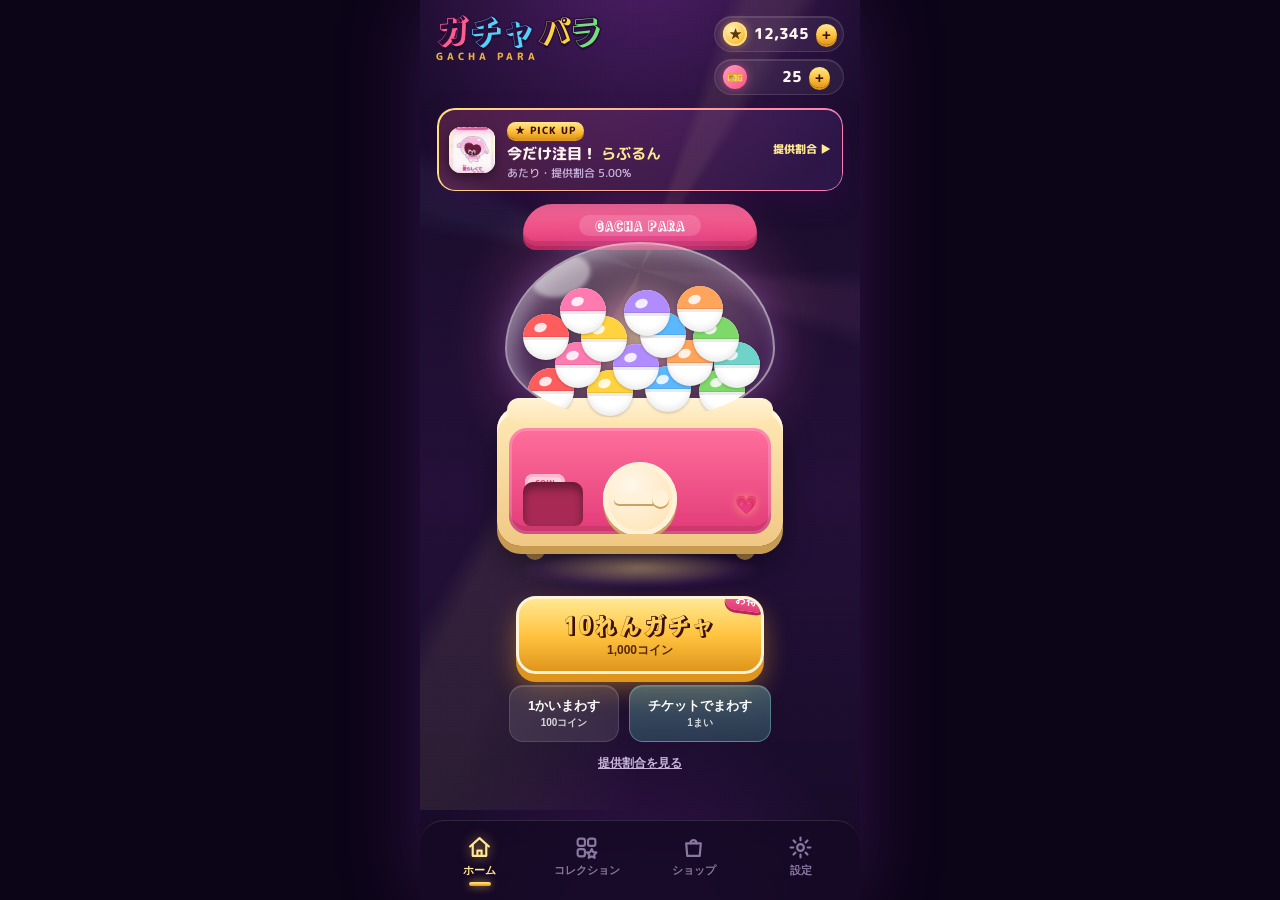
==== gacha-para/index.html @ e724ec3c "Initial commit: gacha-para mock" ====
<!DOCTYPE html>
<html lang="ja">
<head>
<meta charset="UTF-8">
<meta name="viewport" content="width=device-width, initial-scale=1.0, maximum-scale=1.0, user-scalable=no">
<title>ガチャパラ</title>
<link rel="preconnect" href="https://fonts.googleapis.com">
<link rel="preconnect" href="https://fonts.gstatic.com" crossorigin>
<link href="https://fonts.googleapis.com/css2?family=Rampart+One&family=M+PLUS+Rounded+1c:wght@500;700;800&display=swap" rel="stylesheet">
<link rel="stylesheet" href="styles.css">
</head>
<body>
<div id="app">
  <div class="bg-spot"></div>
  <div class="grain"></div>

  <header class="appbar">
    <div class="brand">
      <div class="logo display"><span class="c1">ガ</span><span class="c2">チャ</span><span class="c3">パ</span><span class="c4">ラ</span></div>
      <div class="sub">GACHA PARA</div>
    </div>
    <div class="wallet">
      <div class="gem coin" id="coinChip"><div class="ic coin">★</div><div class="val" id="coinVal">0</div><button class="plus" onclick="go('shop')">+</button></div>
      <div class="gem tic" id="ticChip"><div class="ic tic">🎫</div><div class="val" id="ticVal">0</div><button class="plus" onclick="go('shop')">+</button></div>
    </div>
  </header>

  <div class="pickup" id="pickup" onclick="showRates()">
    <div class="pickup-fig" id="pickupFig"></div>
    <div class="pickup-body">
      <span class="pickup-tag">★ PICK UP</span>
      <div class="pickup-name" id="pickupName"></div>
      <div class="pickup-rate" id="pickupRate"></div>
    </div>
    <div class="pickup-cta">提供割合 ▶</div>
  </div>

  <main>
    <!-- ===== HOME ===== -->
    <section class="screen active" id="home">
      <div class="machine-stage">
        <div class="machine-wrap">
          <div class="mglow" id="mglow"></div>
          <div class="machine" id="machine">
            <div class="lid"><b>GACHA PARA</b></div>
            <div class="dome"><div class="core"></div><div class="balls" id="balls"></div></div>
            <div class="base">
              <div class="neck"></div>
              <div class="body">
                <div class="slot">COIN<br>IN</div>
                <div class="knob"><div class="crank"></div></div>
                <div class="deco">💗</div>
                <div class="door"></div>
              </div>
            </div>
            <div class="feet"><span></span><span></span></div>
          </div>
        </div>
        <div class="pedestal"></div>
      </div>

      <div class="cta">
        <button class="btn-pull" onclick="doTen()">
          <span class="tag">お得</span>
          <span class="t">10れんガチャ</span>
          <span class="s">1,000コイン</span>
        </button>
        <div class="sub-row">
          <button class="btn-min" onclick="doSingle()">1かいまわす<span class="s">100コイン</span></button>
          <button class="btn-min ticket" onclick="doTicket()">チケットでまわす<span class="s">1まい</span></button>
        </div>
        <button class="rates-link" onclick="showRates()">提供割合を見る</button>
      </div>
    </section>

    <!-- ===== COLLECTION ===== -->
    <section class="screen" id="collection">
      <div class="sec-title">コレクション</div>
      <div class="progress">コンプ率 <span id="compTxt">0 / 0</span>
        <div class="bar"><i id="compBar" style="width:0%"></i></div></div>
      <div class="grid" id="collGrid"></div>
    </section>

    <!-- ===== SHOP ===== -->
    <section class="screen" id="shop">
      <div class="sec-title">ショップ</div>
      <div class="panel">
        <h3>コイン・チケット（テスト用）</h3>
        <p class="note">モックなので、動作確認用に無料で増やせます。実際のアプリでは課金や報酬で増える想定です。</p>
        <button class="shop-btn" onclick="give('coin',1000)">コインを増やす <b>+1,000</b></button>
        <button class="shop-btn" onclick="give('coin',10000)">コインをたくさん <b>+10,000</b></button>
        <button class="shop-btn" onclick="give('tic',10)">チケットを増やす <b>+10</b></button>
      </div>
    </section>

    <!-- ===== SETTINGS ===== -->
    <section class="screen" id="settings">
      <div class="sec-title">設定</div>
      <div class="panel">
        <h3>サウンド</h3>
        <button class="shop-btn" id="soundBtn" onclick="toggleSound()">効果音 <b id="soundState">ON</b></button>
        <p class="note">効果音はアプリ内で合成しています（音声ファイル不要）。端末がマナーモードだと鳴らない場合があります。</p>
      </div>
      <div class="panel">
        <h3>キャラ画像について</h3>
        <p><code>data.js</code> の各キャラの <code>img</code> にパスを指定しています。公式素材に差し替えれば、その絵に変わります。画像は <code>assets/characters/</code> にまとめています。</p>
      </div>
      <div class="panel">
        <h3>確率の設定（今の中身）</h3>
        <p>あたり 5% ／ レア 25% ／ 通常 70%・天井なし。同じレアリティの中では人気キャラほど出にくい傾斜です。確率は <code>data.js</code> で編集できます。<br><button class="rates-link" style="padding:0" onclick="showRates()">提供割合を見る ▶</button></p>
      </div>
      <div class="panel">
        <h3>データ</h3>
        <p class="note">※このモックは再読み込みすると所持データがリセットされます。</p>
        <button class="shop-btn danger" onclick="resetAll()">コレクションをリセット <b>RESET</b></button>
      </div>
    </section>
  </main>

  <nav class="tabbar">
    <button class="tab on" id="tab-home" onclick="go('home')">
      <svg viewBox="0 0 24 24"><path d="M3 11 12 3l9 8"/><path d="M5.5 9.5V20h13V9.5"/><path d="M10 20v-5h4v5"/></svg>ホーム<div class="ind"></div></button>
    <button class="tab" id="tab-collection" onclick="go('collection')">
      <svg viewBox="0 0 24 24"><rect x="3.5" y="3.5" width="7" height="7" rx="2"/><rect x="13.5" y="3.5" width="7" height="7" rx="2"/><rect x="3.5" y="13.5" width="7" height="7" rx="2"/><path d="M17 13.5l1.4 2.8 3.1.4-2.2 2.2.5 3-2.8-1.4-2.8 1.4.5-3-2.2-2.2 3.1-.4z"/></svg>コレクション<div class="ind"></div></button>
    <button class="tab" id="tab-shop" onclick="go('shop')">
      <svg viewBox="0 0 24 24"><path d="M5 8h14l-1 12H6z"/><path d="M9 8a3 3 0 0 1 6 0"/></svg>ショップ<div class="ind"></div></button>
    <button class="tab" id="tab-settings" onclick="go('settings')">
      <svg viewBox="0 0 24 24"><circle cx="12" cy="12" r="3.2"/><path d="M12 2.5v2.6M12 18.9v2.6M21.5 12h-2.6M5.1 12H2.5M18.7 5.3l-1.8 1.8M7.1 16.9l-1.8 1.8M18.7 18.7l-1.8-1.8M7.1 7.1 5.3 5.3"/></svg>設定<div class="ind"></div></button>
  </nav>
</div>

<!-- charge build-up -->
<div id="charge"><div class="vig"></div><div class="beam"></div><div class="ring"></div></div>

<!-- overlays -->
<div class="overlay" id="rates" onclick="if(event.target===this)close_('rates')"><div class="sheet"><h2>提供割合</h2><div id="ratesBody"></div><button class="mclose" onclick="close_('rates')">とじる</button></div></div>
<div class="overlay" id="detail" onclick="if(event.target===this)close_('detail')"><div class="sheet" id="detailBody" style="text-align:center"></div></div>
<div class="overlay" id="reveal"><div class="sheet" id="revealBody"></div></div>

<div id="toast"></div>

<script src="data.js"></script>
<script src="app.js"></script>
</body>
</html>
---- gacha-para/styles.css ----
/* =========================================================
   GACHA PARA — premium "jewel box at night" theme
   ========================================================= */
:root{
  --bg0:#150a26; --bg1:#241038; --bg2:#3c1652;
  --ink:#fff5ee; --muted:#cbb6dd; --line:rgba(255,255,255,.12);
  --glass:rgba(255,255,255,.06); --glass2:rgba(255,255,255,.11);
  --gold0:#ffe892; --gold1:#ffc23d; --gold2:#df951c;
  --gold-grad:linear-gradient(180deg,#ffe892,#ffc23d 52%,#df951c);
  --pink:#ff5e93; --pinkD:#ff2f75;
  --rc-n:#5ea0ff; --rc-r:#ffc83a;
  --shadow:0 18px 50px rgba(10,2,24,.6);
  --radius:22px;
}
*{box-sizing:border-box; -webkit-tap-highlight-color:transparent;}
html,body{margin:0; height:100%;}
body{
  background:#0c0518; color:var(--ink);
  font-family:'M PLUS Rounded 1c',system-ui,sans-serif; font-weight:500;
  display:flex; justify-content:center;
}
.display{font-family:'Rampart One',sans-serif; font-weight:400;}

/* ---------- app frame ---------- */
#app{
  position:relative; width:100%; max-width:440px; min-height:100vh; overflow:hidden;
  background:
    radial-gradient(120% 60% at 50% -8%, #54206e 0%, transparent 55%),
    radial-gradient(90% 50% at 50% 108%, #3a1550 0%, transparent 60%),
    linear-gradient(180deg,var(--bg0),var(--bg1) 55%,var(--bg0));
  display:flex; flex-direction:column;
  box-shadow:0 0 70px rgba(120,40,160,.35);
}
/* atmosphere */
.bg-spot{position:absolute; inset:-30% -30% auto -30%; height:120%; z-index:0; pointer-events:none;
  background:conic-gradient(from 0deg, transparent 0 18deg, rgba(255,225,150,.10) 22deg 30deg, transparent 34deg 90deg, rgba(255,170,210,.08) 96deg 104deg, transparent 110deg 180deg, rgba(255,225,150,.10) 200deg 208deg, transparent 212deg 280deg, rgba(150,200,255,.07) 286deg 294deg, transparent 300deg 360deg);
  animation:spotSpin 40s linear infinite; opacity:.8;}
@keyframes spotSpin{to{transform:rotate(360deg)}}
.grain{position:absolute; inset:0; z-index:1; pointer-events:none; opacity:.05; mix-blend-mode:overlay;
  background-image:radial-gradient(rgba(255,255,255,.9) .5px, transparent .6px); background-size:3px 3px;}
.floatfx{position:absolute; inset:0; z-index:1; pointer-events:none; overflow:hidden;}
.floatfx b{position:absolute; bottom:-26px; opacity:0; color:var(--gold0); animation:floatUp linear infinite;
  filter:drop-shadow(0 0 4px rgba(255,210,120,.7));}
@keyframes floatUp{0%{transform:translateY(0) rotate(0);opacity:0}10%{opacity:.9}88%{opacity:.5}100%{transform:translateY(-108vh) rotate(260deg);opacity:0}}

/* ---------- header ---------- */
.appbar{position:relative; z-index:3; padding:16px 16px 4px; display:flex; align-items:flex-start; justify-content:space-between; gap:10px;}
.logo{font-size:33px; line-height:.86; letter-spacing:.5px;}
.logo span{display:inline-block; -webkit-text-stroke:3px #2a0f3e; paint-order:stroke fill; animation:letterWig 2.8s ease-in-out infinite;
  text-shadow:0 3px 0 rgba(0,0,0,.25);}
.logo .c1{color:#ff5d8f} .logo .c2{color:#54d2ff} .logo .c3{color:#ffd23f} .logo .c4{color:#74e07a}
.logo .c2{animation-delay:.15s}.logo .c3{animation-delay:.3s}.logo .c4{animation-delay:.45s}
@keyframes letterWig{0%,100%{transform:translateY(0) rotate(0)}50%{transform:translateY(-3px) rotate(-3deg)}}
.brand .sub{font-weight:800; font-size:10px; letter-spacing:4px; color:var(--gold1); margin-top:5px; opacity:.9;}
.wallet{display:flex; flex-direction:column; gap:7px;}
.gem{display:flex; align-items:center; gap:7px; padding:5px 6px 5px 8px; border-radius:999px;
  background:var(--glass); border:1px solid var(--line); backdrop-filter:blur(8px);
  box-shadow:inset 0 1px 0 rgba(255,255,255,.12);}
.gem .ic{width:24px;height:24px;border-radius:50%; display:grid; place-items:center; flex:none; font-size:13px; color:#5a3a06;}
.gem .ic.coin{background:radial-gradient(circle at 35% 30%, #fff0bf, var(--gold1) 62%, var(--gold2)); box-shadow:inset 0 0 0 2px #ffdf86, 0 0 10px rgba(255,200,70,.5);}
.gem .ic.tic{background:linear-gradient(135deg,#ff9ec2,#ff4f86); color:#fff; box-shadow:0 0 10px rgba(255,90,150,.5);}
.gem .val{min-width:48px; text-align:right; font-weight:800; font-size:15px; color:var(--ink);}
.gem .plus{width:21px;height:21px;border-radius:50%;border:none;cursor:pointer; font-weight:800; font-size:15px; color:#3a1006;
  background:var(--gold-grad); box-shadow:0 2px 0 var(--gold2); display:grid; place-items:center;}
.gem .plus:active{transform:translateY(2px); box-shadow:none;}
.gem.pop .val{animation:numPop .45s ease;}
@keyframes numPop{0%{transform:scale(1)}40%{transform:scale(1.4); color:var(--gold0)}100%{transform:scale(1)}}

/* ---------- pick up banner ---------- */
.pickup{position:relative; z-index:3; margin:8px 16px 0; padding:9px 12px; display:flex; align-items:center; gap:12px; cursor:pointer;
  border-radius:18px; overflow:hidden;
  background:linear-gradient(100deg, rgba(255,94,147,.22), rgba(120,70,200,.18));
  border:1.5px solid transparent;
  background-clip:padding-box;
  box-shadow:inset 0 0 0 1px rgba(255,255,255,.06), 0 10px 24px rgba(60,10,80,.4);}
.pickup::before{content:""; position:absolute; inset:0; border-radius:18px; padding:1.5px;
  background:linear-gradient(120deg,#ffe27a,#ff7ab0,#7aa8ff,#ffe27a); background-size:300% 100%;
  -webkit-mask:linear-gradient(#000 0 0) content-box,linear-gradient(#000 0 0); -webkit-mask-composite:xor; mask-composite:exclude;
  animation:rainbowMove 4s linear infinite; pointer-events:none;}
.pickup-fig{width:46px; height:46px; flex:none; border-radius:12px; overflow:hidden; background:#fff; box-shadow:0 4px 10px rgba(0,0,0,.35);}
.pickup-fig img{width:100%; height:100%; object-fit:cover;}
.pickup-body{flex:1; min-width:0;}
.pickup-tag{display:inline-block; font-weight:800; font-size:10px; letter-spacing:1px; color:#3a1006; padding:1px 8px; border-radius:999px; background:var(--gold-grad); box-shadow:0 2px 0 var(--gold2);}
.pickup-name{font-weight:800; font-size:15px; margin-top:3px;}
.pickup-name b{color:var(--gold0);}
.pickup-rate{font-size:11px; color:var(--muted);}
.pickup-cta{font-weight:800; font-size:11px; color:var(--gold0); white-space:nowrap;}

/* ---------- main / screens ---------- */
main{position:relative; z-index:2; flex:1; overflow-y:auto; padding:6px 16px 104px;}
.screen{display:none; animation:fade .3s ease;}
.screen.active{display:block;}
@keyframes fade{from{opacity:0; transform:translateY(8px)} to{opacity:1; transform:none}}

/* ---------- machine ---------- */
.machine-stage{position:relative; display:flex; flex-direction:column; align-items:center; margin-top:6px;}
.machine-wrap{position:relative; animation:bob 3.4s ease-in-out infinite;}
@keyframes bob{0%,100%{transform:translateY(0)}50%{transform:translateY(-8px)}}
.mglow{position:absolute; inset:-16% -12% 8%; z-index:0; border-radius:50%;
  background:radial-gradient(circle, rgba(255,225,140,.55), rgba(255,120,180,.3) 45%, transparent 70%);
  opacity:.5; filter:blur(14px); animation:auraPulse 3s ease-in-out infinite;}
@keyframes auraPulse{0%,100%{opacity:.4; transform:scale(.96)}50%{opacity:.7; transform:scale(1.04)}}
.mglow.go{animation:mglowBurst .9s ease-in-out;}
@keyframes mglowBurst{0%{opacity:.4;transform:scale(.9)}45%{opacity:1;transform:scale(1.12)}100%{opacity:.4;transform:scale(1.16)}}
.machine{position:relative; z-index:1; width:286px;}
.machine.shake{animation:shakeHard .1s linear 10;}
@keyframes shakeHard{0%{transform:rotate(0) translateX(0)}25%{transform:rotate(-2.4deg) translateX(-2px)}75%{transform:rotate(2.4deg) translateX(2px)}100%{transform:rotate(0)}}
.lid{height:42px; margin:0 26px; border-radius:38px 38px 16px 16px; display:grid; place-items:center;
  background:linear-gradient(180deg,#ff6f9c,#e23b78); box-shadow:inset 0 -5px 0 rgba(0,0,0,.12), 0 4px 0 #b8275c;}
.lid b{font-family:'Rampart One'; font-size:12px; color:#fff; letter-spacing:1px;
  background:rgba(255,255,255,.16); padding:2px 16px; border-radius:999px; -webkit-text-stroke:0;}
.dome{position:relative; height:178px; margin:-4px 8px 0; border-radius:50% 50% 44% 44%/60% 60% 40% 40%;
  overflow:hidden; border:2px solid rgba(255,255,255,.5);
  background:linear-gradient(180deg, rgba(255,255,255,.18), rgba(180,150,255,.1) 60%, rgba(255,255,255,.06));
  box-shadow:inset 8px 6px 20px rgba(255,255,255,.4), inset -6px -10px 22px rgba(60,20,90,.4), 0 0 30px rgba(180,120,255,.25);}
.core{position:absolute; left:50%; top:54%; width:120px; height:120px; transform:translate(-50%,-50%); border-radius:50%; z-index:0;
  background:radial-gradient(circle, rgba(255,235,160,.9), rgba(255,150,200,.5) 40%, transparent 70%);
  filter:blur(6px); opacity:.6; animation:coreBeat 2.4s ease-in-out infinite;}
@keyframes coreBeat{0%,100%{opacity:.45; transform:translate(-50%,-50%) scale(.9)}50%{opacity:.8; transform:translate(-50%,-50%) scale(1.1)}}
.dome::after{content:""; position:absolute; top:12px; left:24px; width:60px; height:40px; background:rgba(255,255,255,.45); border-radius:50%; filter:blur(2px); transform:rotate(-18deg);}
.balls{position:absolute; inset:0; z-index:1;}
.ball{position:absolute; width:46px; height:46px; border-radius:50%; overflow:hidden; background:#fff;
  box-shadow:inset 0 -4px 6px rgba(0,0,0,.08), 0 1px 3px rgba(0,0,0,.2); animation:jiggle 2.6s ease-in-out infinite;}
.ball::before{content:""; position:absolute; inset:0 0 50% 0; background:var(--c);}
.ball::after{content:""; position:absolute; top:9px; left:11px; width:13px; height:9px; background:rgba(255,255,255,.85); border-radius:50%; transform:rotate(-20deg);}
.ball i{position:absolute; left:0; right:0; top:47%; height:4px; background:rgba(0,0,0,.08);}
@keyframes jiggle{0%,100%{transform:translate(0,0) rotate(0)}25%{transform:translate(1.5px,-2px) rotate(4deg)}50%{transform:translate(-1px,1px) rotate(-3deg)}75%{transform:translate(2px,1px) rotate(2deg)}}
.dome.tumbling .ball{animation:tumble .34s ease-in-out infinite;}
@keyframes tumble{0%{transform:translate(0,0) rotate(0)}25%{transform:translate(-6px,-12px) rotate(-48deg)}50%{transform:translate(8px,-5px) rotate(55deg)}75%{transform:translate(-4px,-13px) rotate(-30deg)}100%{transform:translate(6px,-3px) rotate(42deg)}}
.base{position:relative; margin:-14px 0 0; height:140px; border-radius:24px;
  background:linear-gradient(180deg,#ffe9b6,#f0c884); box-shadow:inset 0 6px 0 #fff6e0, 0 8px 0 #c79a52, 0 18px 30px rgba(0,0,0,.4);}
.base .neck{position:absolute; top:-8px; left:10px; right:10px; height:24px; border-radius:16px; background:linear-gradient(180deg,#fff3d6,#ffe6b6);}
.body{position:absolute; top:22px; left:12px; right:12px; bottom:12px; border-radius:18px; overflow:hidden;
  background:linear-gradient(180deg,#ff6f9c,#e23b78); box-shadow:inset 0 -8px 0 rgba(0,0,0,.1), inset 0 0 0 3px rgba(255,255,255,.18);}
.body::before{content:""; position:absolute; inset:0; background:linear-gradient(120deg,transparent 40%,rgba(255,255,255,.25) 50%,transparent 60%); transform:translateX(-100%); animation:bodyShine 5s ease-in-out infinite;}
@keyframes bodyShine{0%{transform:translateX(-100%)}60%,100%{transform:translateX(150%)}}
.knob{position:absolute; top:34px; left:50%; transform:translateX(-50%); width:74px; height:74px; border-radius:50%;
  background:radial-gradient(circle at 38% 32%,#fff7e9,#ffe6bd 70%,#e9c089); box-shadow:0 4px 0 #cba262, inset 0 0 0 5px #fff2d8;}
.knob .crank{position:absolute; top:50%; left:50%; width:52px; height:10px; background:#fff2d8; border-radius:8px; transform:translate(-50%,-50%); box-shadow:0 2px 0 #cba262;}
.knob .crank::after{content:""; position:absolute; right:-3px; top:-4px; width:17px;height:17px;border-radius:50%; background:#fff2d8; box-shadow:0 2px 0 #cba262;}
.machine.spin .knob .crank{animation:turn3 .8s cubic-bezier(.4,0,.2,1);}
@keyframes turn3{to{transform:translate(-50%,-50%) rotate(1080deg)}}
.slot{position:absolute; left:16px; top:46px; width:40px; height:28px; background:#ffd2e0; border-radius:8px; box-shadow:inset 0 0 0 3px #ffb6cf; display:grid; place-items:center; color:#e23b78; font-size:8px; font-weight:800; text-align:center; line-height:1.1;}
.door{position:absolute; left:14px; bottom:8px; width:60px; height:44px; background:#a82a54; border-radius:10px 10px 8px 8px; box-shadow:inset 0 6px 10px rgba(0,0,0,.4);}
.deco{position:absolute; right:14px; bottom:16px; font-size:18px; filter:drop-shadow(0 0 5px rgba(255,210,120,.7));}
.feet{display:flex; justify-content:space-between; margin:0 28px;}
.feet span{width:20px;height:14px;background:#a8814a;border-radius:0 0 10px 10px;}
.chute-cap{position:absolute; left:32px; bottom:6px; width:30px; height:30px; border-radius:50%; overflow:hidden; background:#fff; box-shadow:0 3px 6px rgba(0,0,0,.35); z-index:4;}
.chute-cap::before{content:""; position:absolute; inset:0 0 50% 0; background:var(--c);}
.chute-cap i{position:absolute; left:0; right:0; top:47%; height:3px; background:rgba(0,0,0,.1);}
@keyframes chuteDrop{0%{transform:translateY(-26px) scale(.6); opacity:0}30%{opacity:1}100%{transform:translateY(46px) scale(1); opacity:0}}
.pedestal{position:relative; margin-top:-6px; width:240px; height:34px; border-radius:50%;
  background:radial-gradient(ellipse at 50% 40%, rgba(255,220,140,.55), rgba(120,60,160,.15) 60%, transparent 75%);
  filter:blur(2px);}

/* ---------- CTA ---------- */
.cta{position:relative; z-index:2; display:flex; flex-direction:column; align-items:center; gap:11px; margin-top:8px;}
.btn-pull{position:relative; overflow:hidden; border:none; cursor:pointer; color:#3a1006; -webkit-text-stroke:0;
  width:248px; padding:14px 0 12px; border-radius:20px; text-align:center; border:3px solid #fff3d6;
  background:var(--gold-grad); box-shadow:0 8px 0 var(--gold2), 0 14px 26px rgba(255,180,40,.4);
  animation:btnPulse 1.7s ease-in-out infinite;}
.btn-pull .t{font-family:'Rampart One'; font-size:24px; line-height:1; letter-spacing:.5px;}
.btn-pull .s{display:block; font-weight:800; font-size:12px; margin-top:4px; opacity:.85;}
.btn-pull .tag{position:absolute; top:-9px; right:-6px; transform:rotate(8deg); font-weight:800; font-size:11px; color:#fff;
  background:linear-gradient(180deg,#ff6f9c,#e23b78); padding:3px 10px; border-radius:999px; box-shadow:0 3px 0 #b8275c; -webkit-text-stroke:0;}
.btn-pull::after{content:""; position:absolute; top:-60%; left:-40%; width:36%; height:220%; pointer-events:none;
  background:linear-gradient(100deg,transparent,rgba(255,255,255,.8),transparent); transform:rotate(18deg); animation:shine 2.9s ease-in-out infinite;}
@keyframes shine{0%{left:-45%}55%{left:140%}100%{left:140%}}
@keyframes btnPulse{0%,100%{box-shadow:0 8px 0 var(--gold2),0 14px 26px rgba(255,180,40,.4)}50%{box-shadow:0 8px 0 var(--gold2),0 16px 36px rgba(255,200,60,.75)}}
.btn-pull:active{animation:none; transform:translateY(6px) scale(.97); box-shadow:0 2px 0 var(--gold2);}
.sub-row{display:flex; gap:10px;}
.btn-min{border:none; cursor:pointer; font-weight:800; font-size:13px; color:#fff; padding:11px 18px; border-radius:14px;
  background:var(--glass2); border:1px solid var(--line); backdrop-filter:blur(8px); box-shadow:inset 0 1px 0 rgba(255,255,255,.15);}
.btn-min .s{display:block; font-size:10px; opacity:.8; margin-top:1px;}
.btn-min.ticket{background:linear-gradient(180deg,rgba(127,214,205,.35),rgba(86,194,182,.25)); border-color:rgba(127,214,205,.4);}
.btn-min:active{transform:scale(.94);}
.rates-link{margin-top:1px; background:none; border:none; color:var(--muted); font-weight:800; font-size:12px; text-decoration:underline; cursor:pointer;}

/* ---------- section / panels ---------- */
.sec-title{font-family:'Rampart One'; font-size:24px; margin:8px 2px 14px; color:var(--gold0); -webkit-text-stroke:2px #2a0f3e; paint-order:stroke fill;}
.progress{background:var(--glass); border:1px solid var(--line); border-radius:16px; padding:11px 14px; margin-bottom:14px; font-weight:800; font-size:13px; backdrop-filter:blur(8px);}
.bar{height:12px; background:rgba(0,0,0,.3); border-radius:999px; margin-top:8px; overflow:hidden; box-shadow:inset 0 1px 3px rgba(0,0,0,.4);}
.bar i{display:block; height:100%; border-radius:999px; background:var(--gold-grad); box-shadow:0 0 10px rgba(255,200,70,.6); transition:width .6s;}
.panel{background:var(--glass); border:1px solid var(--line); border-radius:18px; padding:16px; margin-bottom:12px; backdrop-filter:blur(8px);}
.panel h3{margin:0 0 8px; font-weight:800; font-size:15px; color:var(--gold0);}
.panel p{margin:0 0 10px; font-size:13px; line-height:1.75; color:#e9ddf2;}
.panel code{background:rgba(0,0,0,.35); padding:1px 6px; border-radius:6px; font-size:12px; color:var(--gold0);}
.shop-btn{display:flex; align-items:center; justify-content:space-between; width:100%; border:none; cursor:pointer; margin-bottom:10px;
  background:var(--glass2); border:1px solid var(--line); border-radius:14px; padding:13px 16px; font-weight:800; font-size:14px; color:var(--ink);}
.shop-btn b{background:var(--gold-grad); color:#3a1006; padding:5px 12px; border-radius:999px; font-size:13px; box-shadow:0 2px 0 var(--gold2);}
.shop-btn:active{transform:scale(.98);}
.danger{background:rgba(220,80,80,.14); border-color:rgba(255,120,120,.3); color:#ffb4b4;}
.danger b{background:linear-gradient(180deg,#ff8a86,#e3534f); color:#fff; box-shadow:0 2px 0 #b83b38;}
.note{font-size:11px; color:var(--muted); line-height:1.65;}

/* ---------- collection grid ---------- */
.grid{display:grid; grid-template-columns:repeat(3,1fr); gap:11px;}
.cell{position:relative; background:var(--glass); border:1px solid var(--line); border-radius:18px; padding:10px 6px 9px; text-align:center; cursor:pointer; backdrop-filter:blur(6px);
  animation:cellIn .4s cubic-bezier(.2,1.3,.5,1) both;}
@keyframes cellIn{0%{transform:scale(.6) translateY(10px); opacity:0}100%{transform:scale(1) translateY(0); opacity:1}}
.cell:active{transform:scale(.95);}
.cell.r{border-color:rgba(255,200,70,.5); box-shadow:0 0 14px rgba(255,200,70,.25), inset 0 0 0 1px rgba(255,200,70,.2);}
.cell.sp{border-color:transparent;}
.cell.sp::before{content:""; position:absolute; inset:0; border-radius:18px; padding:1.5px; pointer-events:none;
  background:linear-gradient(120deg,#ffe27a,#ff7ab0,#7aa8ff,#9fe88a,#ffe27a); background-size:300% 100%;
  -webkit-mask:linear-gradient(#000 0 0) content-box,linear-gradient(#000 0 0); -webkit-mask-composite:xor; mask-composite:exclude;
  animation:rainbowMove 3.5s linear infinite;}
.cell.locked{background:rgba(255,255,255,.03); border-style:dashed; border-color:rgba(255,255,255,.14);}
.cell .nm{font-weight:800; font-size:12px; margin-top:5px; color:#e9ddf2; white-space:nowrap; overflow:hidden; text-overflow:ellipsis;}
.cell .st{font-size:10px; color:var(--gold1); letter-spacing:1px;}
.cell .cnt{position:absolute; top:6px; right:8px; background:var(--gold-grad); color:#3a1006; font-size:11px; font-weight:800; border-radius:999px; padding:1px 7px; box-shadow:0 2px 0 var(--gold2);}
.cell .rb{position:absolute; top:6px; left:6px; font-size:9px; font-weight:800; padding:1px 7px; border-radius:999px; color:#3a1006; z-index:2;}
.rb.sp{background:linear-gradient(90deg,#ff7ab0,#ffd66b,#7aa8ff); color:#fff;}
.rb.r{background:var(--gold-grad);} .rb.n{background:rgba(255,255,255,.5); color:#3a1006;}
.cell img{border-radius:11px; box-shadow:0 4px 10px rgba(0,0,0,.4);}
.lockfig{margin:0 auto; border-radius:50%; background:rgba(255,255,255,.08); display:grid; place-items:center; color:#7d6a8c; font-weight:800;}

/* ---------- figure helper ---------- */
.fig{position:relative; margin:0 auto; border-radius:50% 50% 46% 46%/58% 58% 42% 42%; background:var(--c);
  box-shadow:inset -6px -8px 0 rgba(0,0,0,.06), inset 6px 6px 0 rgba(255,255,255,.45);}
.fig::after{content:""; position:absolute; top:14%; left:18%; width:26%; height:18%; background:rgba(255,255,255,.7); border-radius:50%;}
.fig .eye{position:absolute; top:46%; width:13%; height:15%; background:#3a2a42; border-radius:50%;}
.fig .eye.l{left:30%} .fig .eye.r{right:30%}
.fig .mo{position:absolute; top:64%; left:50%; width:16%; height:8%; border-bottom:3px solid #3a2a42; border-radius:0 0 60% 60%; transform:translateX(-50%);}

/* ---------- bottom nav ---------- */
.tabbar{position:absolute; z-index:6; left:0; right:0; bottom:0; max-width:440px; margin:0 auto; display:flex; padding:8px 6px calc(8px + env(safe-area-inset-bottom));
  background:rgba(22,10,38,.86); border-top:1px solid var(--line); border-radius:24px 24px 0 0; backdrop-filter:blur(14px);}
.tab{flex:1; background:none; border:none; cursor:pointer; display:flex; flex-direction:column; align-items:center; gap:3px; padding:6px 0; color:#8a78a0; font-weight:800; font-size:11px;}
.tab svg{width:25px;height:25px; fill:none; stroke:currentColor; stroke-width:2.1; stroke-linecap:round; stroke-linejoin:round;}
.tab.on{color:var(--gold0);}
.tab .ind{height:4px;width:0;border-radius:999px;margin-top:1px;}
.tab.on .ind{width:22px; background:var(--gold-grad); box-shadow:0 0 8px rgba(255,200,70,.7);}
.tab.on svg{animation:navBounce .45s cubic-bezier(.2,1.5,.5,1); filter:drop-shadow(0 0 6px rgba(255,200,70,.6));}
@keyframes navBounce{0%{transform:translateY(0)}40%{transform:translateY(-6px) scale(1.18)}100%{transform:translateY(0)}}
.tab:active{transform:scale(.92);}

/* =========================================================
   OVERLAYS
   ========================================================= */
.overlay{position:fixed; inset:0; z-index:50; background:rgba(10,2,20,.7); display:none; align-items:center; justify-content:center; padding:22px; backdrop-filter:blur(3px);}
.overlay.show{display:flex;}
.sheet{position:relative; width:100%; max-width:370px; max-height:86vh; overflow:hidden auto; border-radius:24px; padding:20px;
  background:linear-gradient(180deg,#2a153e,#1c0c30); border:1px solid var(--line); box-shadow:var(--shadow);
  animation:pop .32s cubic-bezier(.2,1.3,.5,1);}
@keyframes pop{from{transform:scale(.85); opacity:0} to{transform:scale(1); opacity:1}}
.sheet h2{margin:0 0 12px; font-family:'Rampart One'; font-size:20px; text-align:center; color:var(--gold0); -webkit-text-stroke:2px #2a0f3e; paint-order:stroke fill;}
.mclose{margin-top:14px; width:100%; border:none; cursor:pointer; background:var(--gold-grad); color:#3a1006; font-weight:800; font-size:15px; padding:13px; border-radius:14px; box-shadow:0 4px 0 var(--gold2);}
.mclose:active{transform:translateY(3px); box-shadow:none;}

/* rates */
.rate-head{display:flex; justify-content:space-between; margin:14px 0 4px; font-family:'Rampart One'; font-size:15px;}
.rate-head.sp{color:#ff8fb6}.rate-head.r{color:var(--gold0)}.rate-head.n{color:#8fb6d8}
.rate-row{display:flex; justify-content:space-between; align-items:center; padding:7px 4px; border-bottom:1px dashed rgba(255,255,255,.12); font-size:13px; font-weight:700; color:#e9ddf2;}

/* ---------- charge (build-up) ---------- */
#charge{position:fixed; inset:0; z-index:48; display:none; pointer-events:none;
  background:radial-gradient(circle at 50% 62%, rgba(0,0,0,.2), rgba(8,2,18,.78) 70%);}
#charge.on{display:block;}
#charge .vig{position:absolute; inset:0; box-shadow:inset 0 0 120px 30px rgba(255,210,120,.0); animation:vig 1s ease-in forwards;}
@keyframes vig{to{box-shadow:inset 0 0 120px 36px var(--cc, rgba(255,210,120,.55))}}
#charge .beam{position:absolute; left:50%; bottom:30%; width:8px; height:8px; transform:translateX(-50%); border-radius:50%;
  background:var(--cc, #ffe27a); box-shadow:0 0 30px 12px var(--cc,#ffe27a); animation:beam 1s cubic-bezier(.4,0,.2,1) forwards;}
@keyframes beam{0%{height:8px;opacity:0}30%{opacity:1}100%{height:60vh; width:14px; opacity:.9}}
#charge .ring{position:absolute; left:50%; top:50%; width:60px; height:60px; transform:translate(-50%,-50%) scale(0); border-radius:50%;
  border:4px solid var(--cc,#ffe27a); animation:chargeRing .9s ease-out infinite;}
@keyframes chargeRing{0%{transform:translate(-50%,-50%) scale(.2);opacity:.9}100%{transform:translate(-50%,-50%) scale(2.6);opacity:0}}

/* ---------- reveal ---------- */
.reveal-root{position:relative; text-align:center;}
.reveal-root[data-r="N"]{--rc:var(--rc-n);}
.reveal-root[data-r="R"]{--rc:var(--rc-r);}
.reveal-root[data-r="SP"]{--rc:#ff8fb6;}
.rflood{position:absolute; inset:-20px; z-index:0; border-radius:24px; opacity:0;
  background:radial-gradient(circle at 50% 42%, var(--rc), transparent 62%); animation:flood .5s ease-out .9s forwards;}
@keyframes flood{to{opacity:.5}}
.reveal-root[data-r="SP"] .rflood{background:conic-gradient(from 0deg,#ff7ab0,#ffd66b,#9fe88a,#79c9ff,#c79bff,#ff7ab0); animation:flood .5s ease-out .9s forwards, spotSpin 6s linear infinite;}
.rays2{position:absolute; left:50%; top:38%; width:380px; height:380px; transform:translate(-50%,-50%); z-index:1; opacity:0;
  background:conic-gradient(var(--rc) 0 6deg,transparent 6deg 24deg,var(--rc) 24deg 30deg,transparent 30deg 48deg,var(--rc) 48deg 54deg,transparent 54deg 72deg,var(--rc) 72deg 78deg,transparent 78deg 96deg,var(--rc) 96deg 102deg,transparent 102deg 120deg,var(--rc) 120deg 126deg,transparent 126deg 144deg,var(--rc) 144deg 150deg,transparent 150deg 168deg,var(--rc) 168deg 174deg,transparent 174deg 192deg,var(--rc) 192deg 198deg,transparent 198deg 216deg,var(--rc) 216deg 222deg,transparent 222deg 240deg,var(--rc) 240deg 246deg,transparent 246deg 264deg,var(--rc) 264deg 270deg,transparent 270deg 288deg,var(--rc) 288deg 294deg,transparent 294deg 312deg,var(--rc) 312deg 318deg,transparent 318deg 336deg,var(--rc) 336deg 342deg,transparent 342deg 360deg);
  -webkit-mask:radial-gradient(circle, transparent 24%, #000 26%); mask:radial-gradient(circle, transparent 24%, #000 26%);}
.revealed .rays2{animation:raysIn .5s ease-out forwards, spotSpin 10s linear infinite;}
@keyframes raysIn{to{opacity:.5}}
.reveal-root[data-r="N"] .rays2,.reveal-root[data-r="N"] .rflood{filter:saturate(.9);}
.rstage{position:relative; z-index:2; height:280px; display:grid; place-items:center;}
.capanim{position:absolute; width:120px; height:120px; animation:dropIn .6s cubic-bezier(.3,1.1,.5,1);}
.ct,.cb{position:absolute; left:0; right:0; height:50%; overflow:hidden;}
.ct{top:0; border-radius:60px 60px 0 0; background:var(--c); box-shadow:inset 0 4px 0 rgba(255,255,255,.4);}
.cb{bottom:0; border-radius:0 0 60px 60px; background:#fdfdfd; box-shadow:inset 0 -4px 0 rgba(0,0,0,.06);}
.ct::after{content:""; position:absolute; top:16px; left:24px; width:26px; height:16px; background:rgba(255,255,255,.7); border-radius:50%; transform:rotate(-20deg);}
.capanim.sp .ct{background:conic-gradient(from 0deg,#ff8bb0,#ffd36b,#9fe88a,#79c9ff,#c79bff,#ff8bb0);}
.capanim .seam{position:absolute; left:0;right:0; top:48%; height:6px; background:rgba(0,0,0,.08); z-index:2;}
@keyframes dropIn{0%{transform:translateY(-200px) scale(.7);opacity:0}25%{opacity:1}62%{transform:translateY(0) scale(1)}73%{transform:translateY(4px) scaleY(.82) scaleX(1.16)}86%{transform:translateY(0) scaleY(1.06) scaleX(.96)}100%{transform:translateY(0) scale(1)}}
.opening .ct{animation:openTop .55s cubic-bezier(.4,0,.3,1) forwards;}
.opening .cb{animation:openBot .55s cubic-bezier(.4,0,.3,1) forwards;}
@keyframes openTop{to{transform:translateY(-100px) rotate(-18deg) scale(.9);opacity:0}}
@keyframes openBot{to{transform:translateY(80px) rotate(12deg) scale(.9);opacity:0}}
.frame{position:absolute; width:172px; height:212px; border-radius:18px; opacity:0; z-index:2;
  background:linear-gradient(180deg, rgba(255,255,255,.16), rgba(255,255,255,.04)); border:2px solid var(--rc);
  box-shadow:0 0 26px var(--rc), inset 0 0 18px rgba(255,255,255,.15);}
.revealed .frame{animation:frameIn .5s ease-out forwards;}
@keyframes frameIn{to{opacity:.95}}
.reveal-root[data-r="N"] .frame{box-shadow:0 0 16px rgba(94,160,255,.5), inset 0 0 14px rgba(255,255,255,.12);}
.figwrap{position:relative; z-index:3; transform:scale(0); opacity:0;}
.revealed .figwrap{opacity:1; transform:none; animation:figpop .62s cubic-bezier(.2,1.6,.4,1);}
@keyframes figpop{0%{transform:scale(0) rotate(-20deg);opacity:0}60%{transform:scale(1.18) rotate(6deg);opacity:1}80%{transform:scale(.94) rotate(-2deg);opacity:1}100%{transform:scale(1) rotate(0);opacity:1}}
.figwrap.shine-on::after{content:""; position:absolute; inset:0; border-radius:12px; overflow:hidden; pointer-events:none;
  background:linear-gradient(115deg,transparent 32%,rgba(255,255,255,.85) 50%,transparent 68%); transform:translateX(-130%); animation:cardShine 1s ease-out .3s;}
@keyframes cardShine{to{transform:translateX(130%)}}
.reveal-root[data-r="SP"] .figwrap{filter:drop-shadow(0 0 18px rgba(255,180,220,.95));}
.stamp{position:absolute; top:6px; right:14px; z-index:5; font-family:'Rampart One'; font-size:30px; color:#fff; opacity:0;
  -webkit-text-stroke:3px var(--rc); paint-order:stroke fill; transform:rotate(-12deg) scale(2);}
.revealed .stamp{animation:stampIn .35s cubic-bezier(.3,1.4,.4,1) .25s forwards;}
@keyframes stampIn{0%{opacity:0;transform:rotate(-12deg) scale(2)}100%{opacity:1;transform:rotate(-12deg) scale(1)}}
.rinfo{position:relative; z-index:4; opacity:0; transition:opacity .3s;}
.newbadge{display:inline-block; background:linear-gradient(90deg,#ff5e93,#ff8e53); color:#fff; font-weight:800; font-size:12px; padding:3px 12px; border-radius:999px; margin-bottom:6px; box-shadow:0 3px 0 #c13f6a; transform:rotate(-4deg);}
.rlabel{font-weight:800; font-size:13px; letter-spacing:1px;}
.rlabel.sp{color:#ff8fb6}.rlabel.r{color:var(--gold0)}.rlabel.n{color:#9fc0e0}
.rstars{color:var(--gold1); font-size:18px; letter-spacing:2px; margin:2px 0; text-shadow:0 0 8px rgba(255,200,70,.5);}
.rname{font-weight:800; font-size:23px; color:#fff; margin:2px 0 4px;}
.rtrait{font-size:12px; color:var(--muted); line-height:1.55; padding:0 8px;}
.jackpot{font-family:'Rampart One'; font-size:36px; line-height:1; margin:0 0 6px;
  background:linear-gradient(90deg,#ff4d8d,#ffb14e,#ffe24a,#5bd0c0,#7aa8ff,#c79bff,#ff4d8d); background-size:300% 100%;
  -webkit-background-clip:text; background-clip:text; color:transparent; -webkit-text-stroke:2.5px #fff; paint-order:stroke fill;
  animation:jackpotIn .6s cubic-bezier(.2,1.7,.4,1), rainbowMove 2.5s linear infinite;}
@keyframes jackpotIn{0%{transform:scale(0) rotate(-12deg);opacity:0}55%{transform:scale(1.25) rotate(5deg)}100%{transform:scale(1) rotate(-2deg);opacity:1}}
@keyframes rainbowMove{to{background-position:300% 0}}
.reveal-sp .sheet{animation:pop .3s, spShake .5s .92s;}
@keyframes spShake{0%,100%{transform:translateX(0)}20%{transform:translate(-6px,3px) rotate(-1deg)}40%{transform:translate(6px,-3px) rotate(1deg)}60%{transform:translate(-4px,2px)}80%{transform:translate(4px,-2px)}}
.ractions{position:relative; z-index:4; display:flex; gap:10px; margin-top:14px;}
.ractions button{flex:1; border:none; cursor:pointer; font-weight:800; font-size:15px; padding:13px; border-radius:14px;}
.ra-again{background:var(--gold-grad); color:#3a1006; box-shadow:0 4px 0 var(--gold2);}
.ra-again:disabled{filter:grayscale(.7); opacity:.55; box-shadow:none;}
.ra-close{background:var(--glass2); color:var(--ink); border:1px solid var(--line);}
.ractions button:active{transform:translateY(3px);}

/* particles */
.flashfx{position:absolute; inset:0; background:#fff; border-radius:24px; z-index:8; opacity:0; pointer-events:none;}
.flashfx.go{animation:flash .5s ease-out;}
@keyframes flash{0%{opacity:.92}100%{opacity:0}}
.shock{position:absolute; left:50%; top:50%; width:46px;height:46px;border-radius:50%; border:6px solid #fff; transform:translate(-50%,-50%) scale(.2); z-index:5; pointer-events:none;}
.shock.go{animation:shockwave .6s ease-out forwards;}
@keyframes shockwave{0%{transform:translate(-50%,-50%) scale(.2);opacity:.95}100%{transform:translate(-50%,-50%) scale(3.4);opacity:0}}
.spark{position:absolute; left:50%; top:50%; z-index:6; pointer-events:none; transform:translate(-50%,-50%) scale(0);}
.spark.go{animation:sparkfly .85s ease-out forwards;}
@keyframes sparkfly{0%{transform:translate(-50%,-50%) scale(0) rotate(0);opacity:1}30%{transform:translate(calc(-50% + var(--tx)*.5),calc(-50% + var(--ty)*.5)) scale(1.25);opacity:1}100%{transform:translate(calc(-50% + var(--tx)),calc(-50% + var(--ty))) scale(.4) rotate(var(--r));opacity:0}}
.confetti{position:absolute; top:-20px; width:10px; height:14px; border-radius:2px; z-index:60; pointer-events:none; animation:fall linear forwards;}
@keyframes fall{to{transform:translate(var(--dx,0),106vh) rotate(560deg); opacity:0}}

/* ten-pull */
.ten-grid{display:grid; grid-template-columns:repeat(5,1fr); gap:8px; margin:12px 0;}
.ten-cell{text-align:center;}
.ten-cell .mini{animation:tenPop .5s cubic-bezier(.2,1.6,.4,1) both;}
@keyframes tenPop{0%{transform:scale(0) rotate(-15deg);opacity:0}60%{transform:scale(1.15) rotate(5deg);opacity:1}100%{transform:scale(1) rotate(0)}}
.ten-cell .mini img{border-radius:8px;}
.ten-cell .glow{border-radius:10px; box-shadow:0 0 0 2px var(--gold1), 0 0 14px var(--gold1);}
.ten-cell .glow.sp{box-shadow:0 0 0 2px #ff7ba6, 0 0 16px #ff7ba6;}
.ten-cell .tn{font-size:9px; font-weight:800; color:#e9ddf2; margin-top:3px; white-space:nowrap; overflow:hidden; text-overflow:ellipsis;}
.ten-sum{font-family:'Rampart One'; font-size:18px; color:var(--gold0); text-align:center; -webkit-text-stroke:1.5px #2a0f3e; paint-order:stroke fill;}

/* toast */
#toast{position:fixed; z-index:80; left:50%; bottom:122px; transform:translateX(-50%) translateY(20px);
  background:#160a26; border:1px solid var(--line); color:#fff; font-weight:800; font-size:13px; padding:11px 20px; border-radius:999px; opacity:0; transition:.3s; pointer-events:none; max-width:90%; text-align:center;}
#toast.show{opacity:.98; transform:translateX(-50%) translateY(0);}

@media (prefers-reduced-motion: reduce){
  .machine-wrap,.ball,.btn-pull,.btn-pull::after,.logo span,.floatfx b,.bg-spot,.core,.mglow,.body::before{animation:none !important;}
}
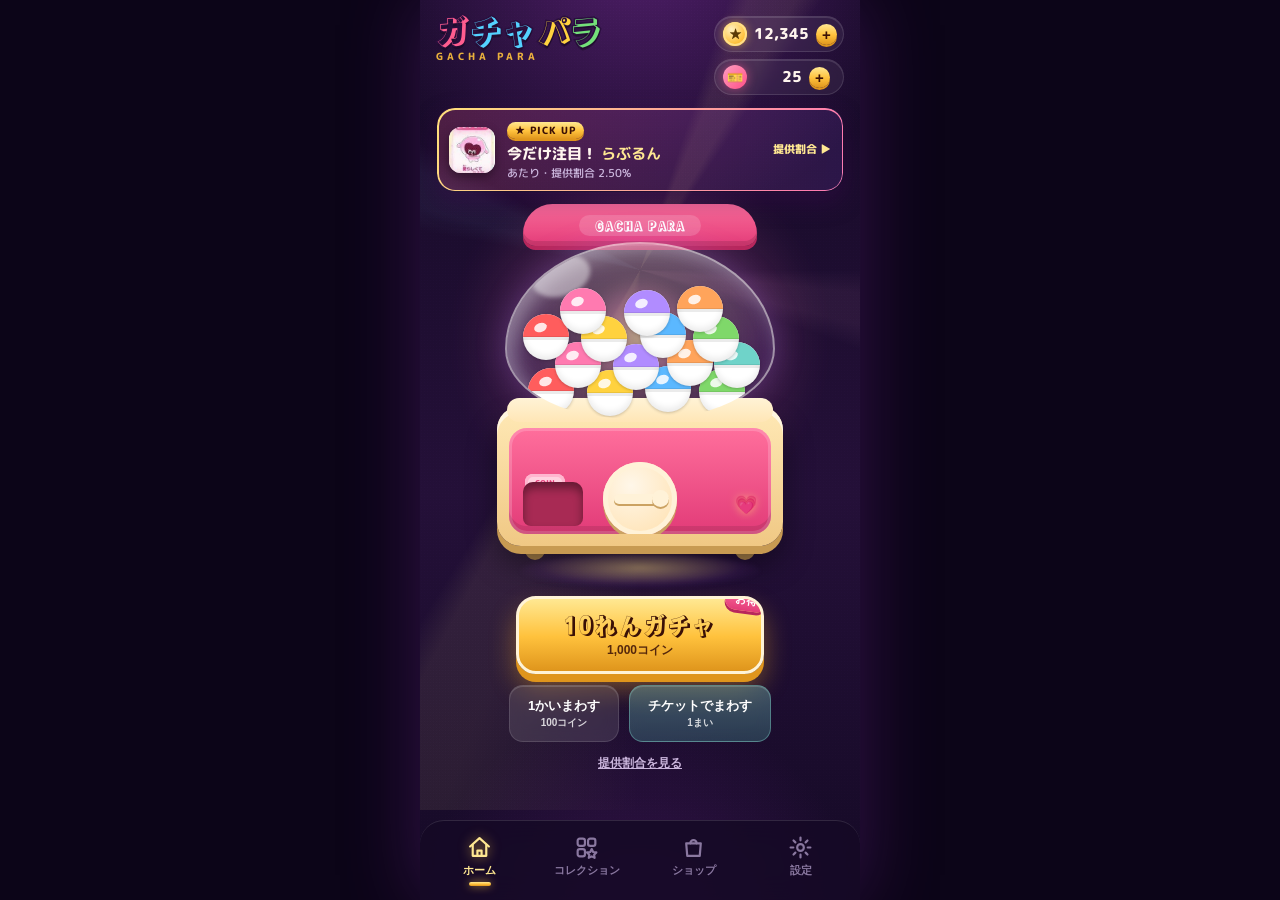
==== commit 3c641ee4: "UI/UX: アクセシビリティとキーボード操作・モーション配慮を改善 - viewport の user-scalable=no/maximum-scale を撤去（ピンチズーム可能に） - :foc" ====
--- a/gacha-para/index.html
+++ b/gacha-para/index.html
@@ -2,7 +2,7 @@
 <html lang="ja">
 <head>
 <meta charset="UTF-8">
-<meta name="viewport" content="width=device-width, initial-scale=1.0, maximum-scale=1.0, user-scalable=no">
+<meta name="viewport" content="width=device-width, initial-scale=1.0, viewport-fit=cover">
 <title>ガチャパラ</title>
 <link rel="preconnect" href="https://fonts.googleapis.com">
 <link rel="preconnect" href="https://fonts.gstatic.com" crossorigin>
@@ -20,12 +20,12 @@
       <div class="sub">GACHA PARA</div>
     </div>
     <div class="wallet">
-      <div class="gem coin" id="coinChip"><div class="ic coin">★</div><div class="val" id="coinVal">0</div><button class="plus" onclick="go('shop')">+</button></div>
-      <div class="gem tic" id="ticChip"><div class="ic tic">🎫</div><div class="val" id="ticVal">0</div><button class="plus" onclick="go('shop')">+</button></div>
+      <div class="gem coin" id="coinChip"><div class="ic coin" aria-hidden="true">★</div><span class="sr-only">コイン </span><div class="val" id="coinVal">0</div><button class="plus" onclick="go('shop')" aria-label="コインを追加">+</button></div>
+      <div class="gem tic" id="ticChip"><div class="ic tic" aria-hidden="true">🎫</div><span class="sr-only">チケット </span><div class="val" id="ticVal">0</div><button class="plus" onclick="go('shop')" aria-label="チケットを追加">+</button></div>
     </div>
   </header>
 
-  <div class="pickup" id="pickup" onclick="showRates()">
+  <div class="pickup" id="pickup" onclick="showRates()" role="button" tabindex="0" aria-label="提供割合を見る">
     <div class="pickup-fig" id="pickupFig"></div>
     <div class="pickup-body">
       <span class="pickup-tag">★ PICK UP</span>
@@ -117,7 +117,7 @@
     </section>
   </main>
 
-  <nav class="tabbar">
+  <nav class="tabbar" aria-label="メインメニュー">
     <button class="tab on" id="tab-home" onclick="go('home')">
       <svg viewBox="0 0 24 24"><path d="M3 11 12 3l9 8"/><path d="M5.5 9.5V20h13V9.5"/><path d="M10 20v-5h4v5"/></svg>ホーム<div class="ind"></div></button>
     <button class="tab" id="tab-collection" onclick="go('collection')">
@@ -133,11 +133,11 @@
 <div id="charge"><div class="vig"></div><div class="beam"></div><div class="ring"></div></div>
 
 <!-- overlays -->
-<div class="overlay" id="rates" onclick="if(event.target===this)close_('rates')"><div class="sheet"><h2>提供割合</h2><div id="ratesBody"></div><button class="mclose" onclick="close_('rates')">とじる</button></div></div>
-<div class="overlay" id="detail" onclick="if(event.target===this)close_('detail')"><div class="sheet" id="detailBody" style="text-align:center"></div></div>
-<div class="overlay" id="reveal"><div class="sheet" id="revealBody"></div></div>
+<div class="overlay" id="rates" role="dialog" aria-modal="true" aria-label="提供割合" onclick="if(event.target===this)close_('rates')"><div class="sheet"><h2>提供割合</h2><div id="ratesBody"></div><button class="mclose" onclick="close_('rates')">とじる</button></div></div>
+<div class="overlay" id="detail" role="dialog" aria-modal="true" aria-label="キャラクター詳細" onclick="if(event.target===this)close_('detail')"><div class="sheet" id="detailBody" style="text-align:center"></div></div>
+<div class="overlay" id="reveal" role="dialog" aria-modal="true" aria-label="ガチャ結果"><div class="sheet" id="revealBody"></div></div>
 
-<div id="toast"></div>
+<div id="toast" role="status" aria-live="polite"></div>
 
 <script src="data.js"></script>
 <script src="app.js"></script>
--- a/gacha-para/styles.css
+++ b/gacha-para/styles.css
@@ -13,6 +13,11 @@
   --radius:22px;
 }
 *{box-sizing:border-box; -webkit-tap-highlight-color:transparent;}
+/* キーボード操作時のみ見えるフォーカスリング（マウス/タップ時は出ない） */
+:focus-visible{outline:3px solid var(--gold0); outline-offset:2px; border-radius:8px;}
+button:focus-visible,[role="button"]:focus-visible,a:focus-visible{outline:3px solid var(--gold0); outline-offset:3px;}
+/* スクリーンリーダー専用（視覚的には非表示） */
+.sr-only{position:absolute!important; width:1px; height:1px; padding:0; margin:-1px; overflow:hidden; clip:rect(0 0 0 0); white-space:nowrap; border:0;}
 html,body{margin:0; height:100%;}
 body{
   background:#0c0518; color:var(--ink);
@@ -362,6 +367,13 @@
   background:#160a26; border:1px solid var(--line); color:#fff; font-weight:800; font-size:13px; padding:11px 20px; border-radius:999px; opacity:0; transition:.3s; pointer-events:none; max-width:90%; text-align:center;}
 #toast.show{opacity:.98; transform:translateX(-50%) translateY(0);}
 
+/* モーションを抑える設定の利用者には、装飾アニメーション全体を実質停止する
+   （手動リストの維持をやめ、すべてのアニメ/トランジションを最小化） */
 @media (prefers-reduced-motion: reduce){
-  .machine-wrap,.ball,.btn-pull,.btn-pull::after,.logo span,.floatfx b,.bg-spot,.core,.mglow,.body::before{animation:none !important;}
+  *,*::before,*::after{
+    animation-duration:.001ms !important;
+    animation-iteration-count:1 !important;
+    transition-duration:.001ms !important;
+    scroll-behavior:auto !important;
+  }
 }
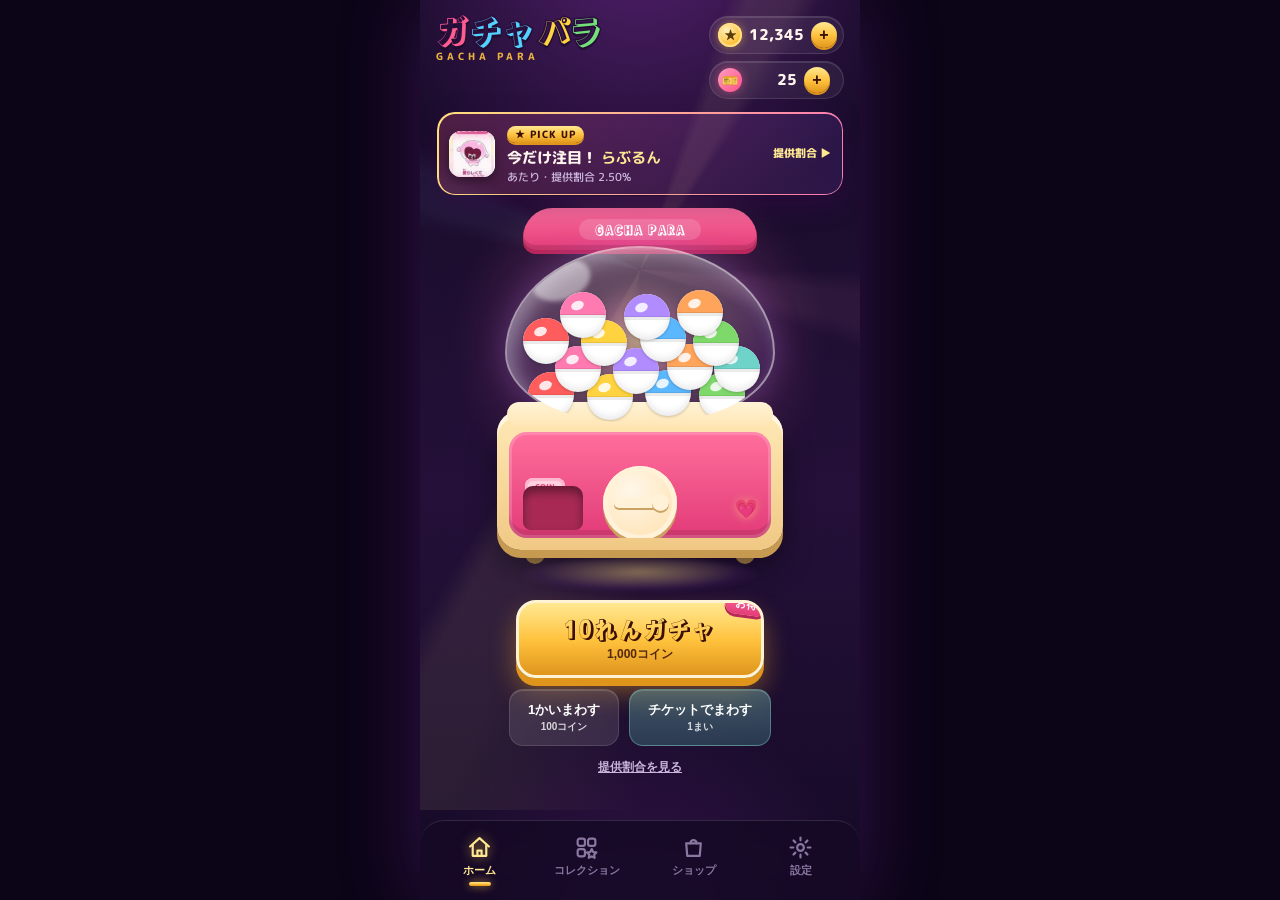
==== commit 7d0619cf: "UI/UX: 操作性の見た目改善（不足ボタンのディム・ホバー反応・タップ領域拡大） - ホーム抽選ボタンを残高不足時に淡く表示（買えるか一目で判別、操作は可能） - hover対応端末でボタン/タブ/" ====
--- a/gacha-para/index.html
+++ b/gacha-para/index.html
@@ -60,14 +60,14 @@
       </div>
 
       <div class="cta">
-        <button class="btn-pull" onclick="doTen()">
+        <button class="btn-pull" id="btnTen" onclick="doTen()">
           <span class="tag">お得</span>
           <span class="t">10れんガチャ</span>
           <span class="s">1,000コイン</span>
         </button>
         <div class="sub-row">
-          <button class="btn-min" onclick="doSingle()">1かいまわす<span class="s">100コイン</span></button>
-          <button class="btn-min ticket" onclick="doTicket()">チケットでまわす<span class="s">1まい</span></button>
+          <button class="btn-min" id="btnSingle" onclick="doSingle()">1かいまわす<span class="s">100コイン</span></button>
+          <button class="btn-min ticket" id="btnTicket" onclick="doTicket()">チケットでまわす<span class="s">1まい</span></button>
         </div>
         <button class="rates-link" onclick="showRates()">提供割合を見る</button>
       </div>
--- a/gacha-para/styles.css
+++ b/gacha-para/styles.css
@@ -65,7 +65,7 @@
 .gem .ic.coin{background:radial-gradient(circle at 35% 30%, #fff0bf, var(--gold1) 62%, var(--gold2)); box-shadow:inset 0 0 0 2px #ffdf86, 0 0 10px rgba(255,200,70,.5);}
 .gem .ic.tic{background:linear-gradient(135deg,#ff9ec2,#ff4f86); color:#fff; box-shadow:0 0 10px rgba(255,90,150,.5);}
 .gem .val{min-width:48px; text-align:right; font-weight:800; font-size:15px; color:var(--ink);}
-.gem .plus{width:21px;height:21px;border-radius:50%;border:none;cursor:pointer; font-weight:800; font-size:15px; color:#3a1006;
+.gem .plus{width:26px;height:26px;border-radius:50%;border:none;cursor:pointer; font-weight:800; font-size:16px; color:#3a1006;
   background:var(--gold-grad); box-shadow:0 2px 0 var(--gold2); display:grid; place-items:center;}
 .gem .plus:active{transform:translateY(2px); box-shadow:none;}
 .gem.pop .val{animation:numPop .45s ease;}
@@ -180,6 +180,21 @@
 .btn-min.ticket{background:linear-gradient(180deg,rgba(127,214,205,.35),rgba(86,194,182,.25)); border-color:rgba(127,214,205,.4);}
 .btn-min:active{transform:scale(.94);}
 .rates-link{margin-top:1px; background:none; border:none; color:var(--muted); font-weight:800; font-size:12px; text-decoration:underline; cursor:pointer;}
+/* 残高不足のボタンは淡く（押すとショップ案内が出る） */
+.btn-pull.is-off,.btn-min.is-off{filter:grayscale(.5); opacity:.6;}
+.btn-pull.is-off{animation:none; box-shadow:0 6px 0 var(--gold2);}
+.btn-pull.is-off::after{display:none;}
+
+/* ホバー可能な端末（PC等）でのフィードバック。タップ端末では発火しない */
+@media (hover:hover){
+  .btn-pull:hover{filter:brightness(1.05);}
+  .btn-min:hover,.shop-btn:hover,.mclose:hover,.ra-again:hover:not(:disabled),.ra-close:hover,.gem .plus:hover{filter:brightness(1.12);}
+  .pickup:hover{filter:brightness(1.06);}
+  .tab:hover{color:var(--ink);}
+  .rates-link:hover{color:var(--ink);}
+  .cell:hover:not(.locked){border-color:rgba(255,255,255,.3);}
+  .is-off:hover{filter:grayscale(.5) brightness(1.05); opacity:.7;}
+}
 
 /* ---------- section / panels ---------- */
 .sec-title{font-family:'Rampart One'; font-size:24px; margin:8px 2px 14px; color:var(--gold0); -webkit-text-stroke:2px #2a0f3e; paint-order:stroke fill;}
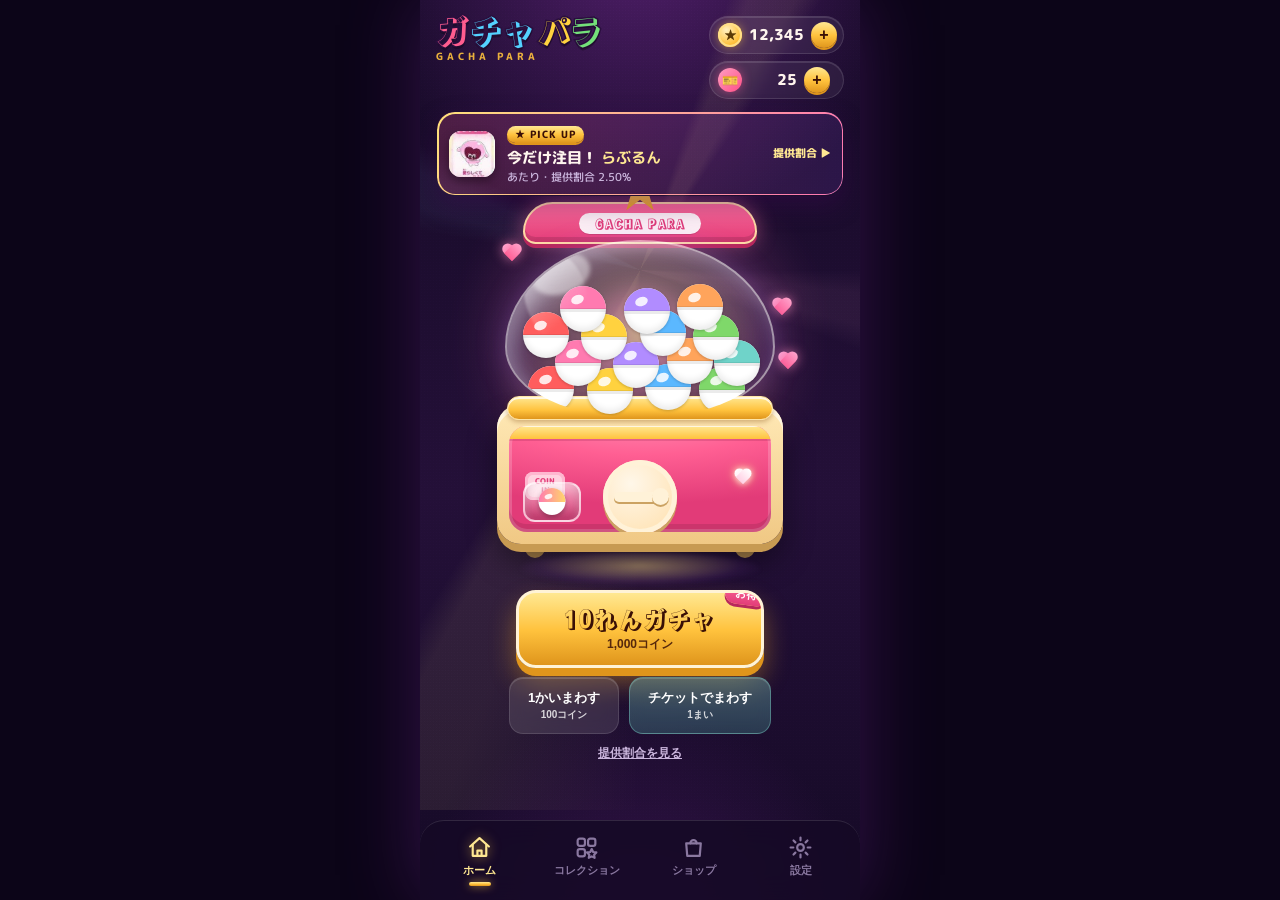
==== commit d0c2c7a0: "UI/UX: ホームのガチャマシンをリッチに刷新＋スクロールバー解消 - マシンに金の星トッパー/金のカラー帯/ドームの光沢/カプセル排出窓/ハート紋章を追加し、   ボディを明るいピンクのグラデに（" ====
--- a/gacha-para/index.html
+++ b/gacha-para/index.html
@@ -39,17 +39,24 @@
     <!-- ===== HOME ===== -->
     <section class="screen active" id="home">
       <div class="machine-stage">
+        <div class="m-aura" aria-hidden="true"></div>
+        <div class="m-heart h1" aria-hidden="true"></div>
+        <div class="m-heart h2" aria-hidden="true"></div>
+        <div class="m-heart h3" aria-hidden="true"></div>
         <div class="machine-wrap">
           <div class="mglow" id="mglow"></div>
           <div class="machine" id="machine">
+            <div class="topper" aria-hidden="true"><span class="bow"></span></div>
             <div class="lid"><b>GACHA PARA</b></div>
-            <div class="dome"><div class="core"></div><div class="balls" id="balls"></div></div>
+            <div class="dome"><div class="core"></div><div class="gloss"></div><div class="balls" id="balls"></div></div>
             <div class="base">
               <div class="neck"></div>
               <div class="body">
+                <div class="trim"></div>
                 <div class="slot">COIN<br>IN</div>
                 <div class="knob"><div class="crank"></div></div>
-                <div class="deco">💗</div>
+                <div class="deco" aria-hidden="true"></div>
+                <div class="window"><i></i></div>
                 <div class="door"></div>
               </div>
             </div>
--- a/gacha-para/styles.css
+++ b/gacha-para/styles.css
@@ -92,13 +92,15 @@
 .pickup-cta{font-weight:800; font-size:11px; color:var(--gold0); white-space:nowrap;}
 
 /* ---------- main / screens ---------- */
-main{position:relative; z-index:2; flex:1; overflow-y:auto; padding:6px 16px 104px;}
+main{position:relative; z-index:2; flex:1; overflow-y:auto; -webkit-overflow-scrolling:touch; padding:4px 16px 94px; scrollbar-width:none;}
+main::-webkit-scrollbar{width:0; height:0; display:none;}
+.sheet{scrollbar-width:none;} .sheet::-webkit-scrollbar{display:none;}
 .screen{display:none; animation:fade .3s ease;}
 .screen.active{display:block;}
 @keyframes fade{from{opacity:0; transform:translateY(8px)} to{opacity:1; transform:none}}
 
 /* ---------- machine ---------- */
-.machine-stage{position:relative; display:flex; flex-direction:column; align-items:center; margin-top:6px;}
+.machine-stage{position:relative; display:flex; flex-direction:column; align-items:center; margin-top:2px;}
 .machine-wrap{position:relative; animation:bob 3.4s ease-in-out infinite;}
 @keyframes bob{0%,100%{transform:translateY(0)}50%{transform:translateY(-8px)}}
 .mglow{position:absolute; inset:-16% -12% 8%; z-index:0; border-radius:50%;
@@ -158,8 +160,57 @@
   background:radial-gradient(ellipse at 50% 40%, rgba(255,220,140,.55), rgba(120,60,160,.15) 60%, transparent 75%);
   filter:blur(2px);}
 
+/* ===== premium machine dressing ===== */
+.m-aura{position:absolute; z-index:0; top:20px; left:50%; width:300px; height:300px; transform:translateX(-50%); pointer-events:none;
+  background:radial-gradient(circle, rgba(255,120,180,.30), rgba(255,200,90,.15) 42%, transparent 68%); filter:blur(10px);}
+.m-heart{position:absolute; z-index:0; width:22px; height:22px; pointer-events:none; filter:drop-shadow(0 0 6px rgba(255,140,190,.7));
+  animation:heartFloat 7s ease-in-out infinite;}
+.m-heart::before,.m-heart::after{content:""; position:absolute; top:0; left:11px; width:11px; height:17px; border-radius:11px 11px 0 0;
+  background:linear-gradient(180deg,#ffa6cd,#ff5e93); transform:rotate(-45deg); transform-origin:0 100%;}
+.m-heart::after{left:0; transform:rotate(45deg); transform-origin:100% 100%;}
+.m-heart.h1{top:42px; left:16%; animation-delay:-1s;}
+.m-heart.h2{top:150px; right:11%; animation-delay:-3.6s;}
+.m-heart.h3{top:96px; left:82%; animation-delay:-5s;}
+@keyframes heartFloat{0%{opacity:0; transform:translateY(10px) scale(.7)}25%{opacity:.9}75%{opacity:.45}100%{opacity:0; transform:translateY(-30px) scale(.95)}}
+
+.topper{position:absolute; top:-34px; left:50%; transform:translateX(-50%); z-index:3; pointer-events:none;}
+.topper .bow{display:block; width:44px; height:44px; background:linear-gradient(180deg,#fff6d2,#ffce52 56%,#e79a16);
+  clip-path:polygon(50% 0,63% 34%,99% 35%,70% 58%,81% 96%,50% 72%,19% 96%,30% 58%,1% 35%,37% 34%);
+  filter:drop-shadow(0 0 8px rgba(255,210,120,.8)) drop-shadow(0 3px 4px rgba(120,40,0,.45)); animation:topperTwinkle 2.6s ease-in-out infinite;}
+@keyframes topperTwinkle{0%,100%{transform:scale(1) rotate(-5deg)}50%{transform:scale(1.13) rotate(5deg)}}
+
+.dome .gloss{position:absolute; z-index:2; top:10px; left:18px; width:62px; height:92px; pointer-events:none; transform:rotate(-12deg); filter:blur(1px);
+  background:linear-gradient(150deg, rgba(255,255,255,.62), rgba(255,255,255,0) 70%); border-radius:50% 50% 42% 58%;}
+
+/* gold collar between dome & base */
+.base .neck{background:linear-gradient(180deg,#ffe892,#ffc23d 60%,#df951c); border:1px solid #ffe6a6;
+  box-shadow:inset 0 2px 0 #fff6e0, 0 2px 5px rgba(120,60,0,.35);}
+
+/* glossier heart-pink body + gold label band */
+.body{background:radial-gradient(120% 85% at 50% -12%, #ff8cb2, #ff5f93 46%, #e23b78 100%);}
+.body .trim{position:absolute; left:0; right:0; top:0; height:13px; z-index:1;
+  background:linear-gradient(180deg,#ffe892,#ffc23d); box-shadow:0 2px 0 rgba(120,20,60,.18), inset 0 1px 0 #fff6e0;}
+.deco{right:18px; left:auto; top:50%; bottom:auto; transform:translateY(-50%); width:20px; height:20px;}
+.deco::before,.deco::after{content:""; position:absolute; top:0; left:10px; width:10px; height:15px; border-radius:10px 10px 0 0;
+  background:linear-gradient(180deg,#fff,#ffd0e4); transform:rotate(-45deg); transform-origin:0 100%; box-shadow:0 0 6px rgba(255,255,255,.55);}
+.deco::after{left:0; transform:rotate(45deg); transform-origin:100% 100%;}
+
+/* capsule visible in a glossy exit window (replaces the plain door) */
+.door{display:none;}
+.window{position:absolute; left:14px; bottom:10px; width:58px; height:40px; border-radius:12px; z-index:1; overflow:hidden;
+  background:linear-gradient(180deg, rgba(255,255,255,.5), rgba(255,255,255,.1)); border:2px solid rgba(255,255,255,.6);
+  box-shadow:inset 0 6px 10px rgba(255,255,255,.25), inset 0 -8px 12px rgba(120,20,60,.4);}
+.window i{position:absolute; left:50%; bottom:5px; width:27px; height:27px; border-radius:50%; transform:translateX(-50%); overflow:hidden;
+  background:#fff; box-shadow:0 2px 5px rgba(0,0,0,.3);}
+.window i::before{content:""; position:absolute; inset:0 0 50% 0; background:linear-gradient(90deg,#ff7ab0,#ffd66b);}
+.window i::after{content:""; position:absolute; top:6px; left:6px; width:8px; height:5px; background:rgba(255,255,255,.85); border-radius:50%; transform:rotate(-20deg);}
+
+/* readable lid plate + glow trim */
+.lid{border:2px solid #ffd9a6; box-shadow:inset 0 -5px 0 rgba(0,0,0,.12), 0 4px 0 #b8275c, 0 0 20px rgba(255,120,170,.45);}
+.lid b{background:rgba(255,255,255,.92); color:#e23b78; box-shadow:0 1px 0 rgba(0,0,0,.12);}
+
 /* ---------- CTA ---------- */
-.cta{position:relative; z-index:2; display:flex; flex-direction:column; align-items:center; gap:11px; margin-top:8px;}
+.cta{position:relative; z-index:2; display:flex; flex-direction:column; align-items:center; gap:9px; margin-top:4px;}
 .btn-pull{position:relative; overflow:hidden; border:none; cursor:pointer; color:#3a1006; -webkit-text-stroke:0;
   width:248px; padding:14px 0 12px; border-radius:20px; text-align:center; border:3px solid #fff3d6;
   background:var(--gold-grad); box-shadow:0 8px 0 var(--gold2), 0 14px 26px rgba(255,180,40,.4);
